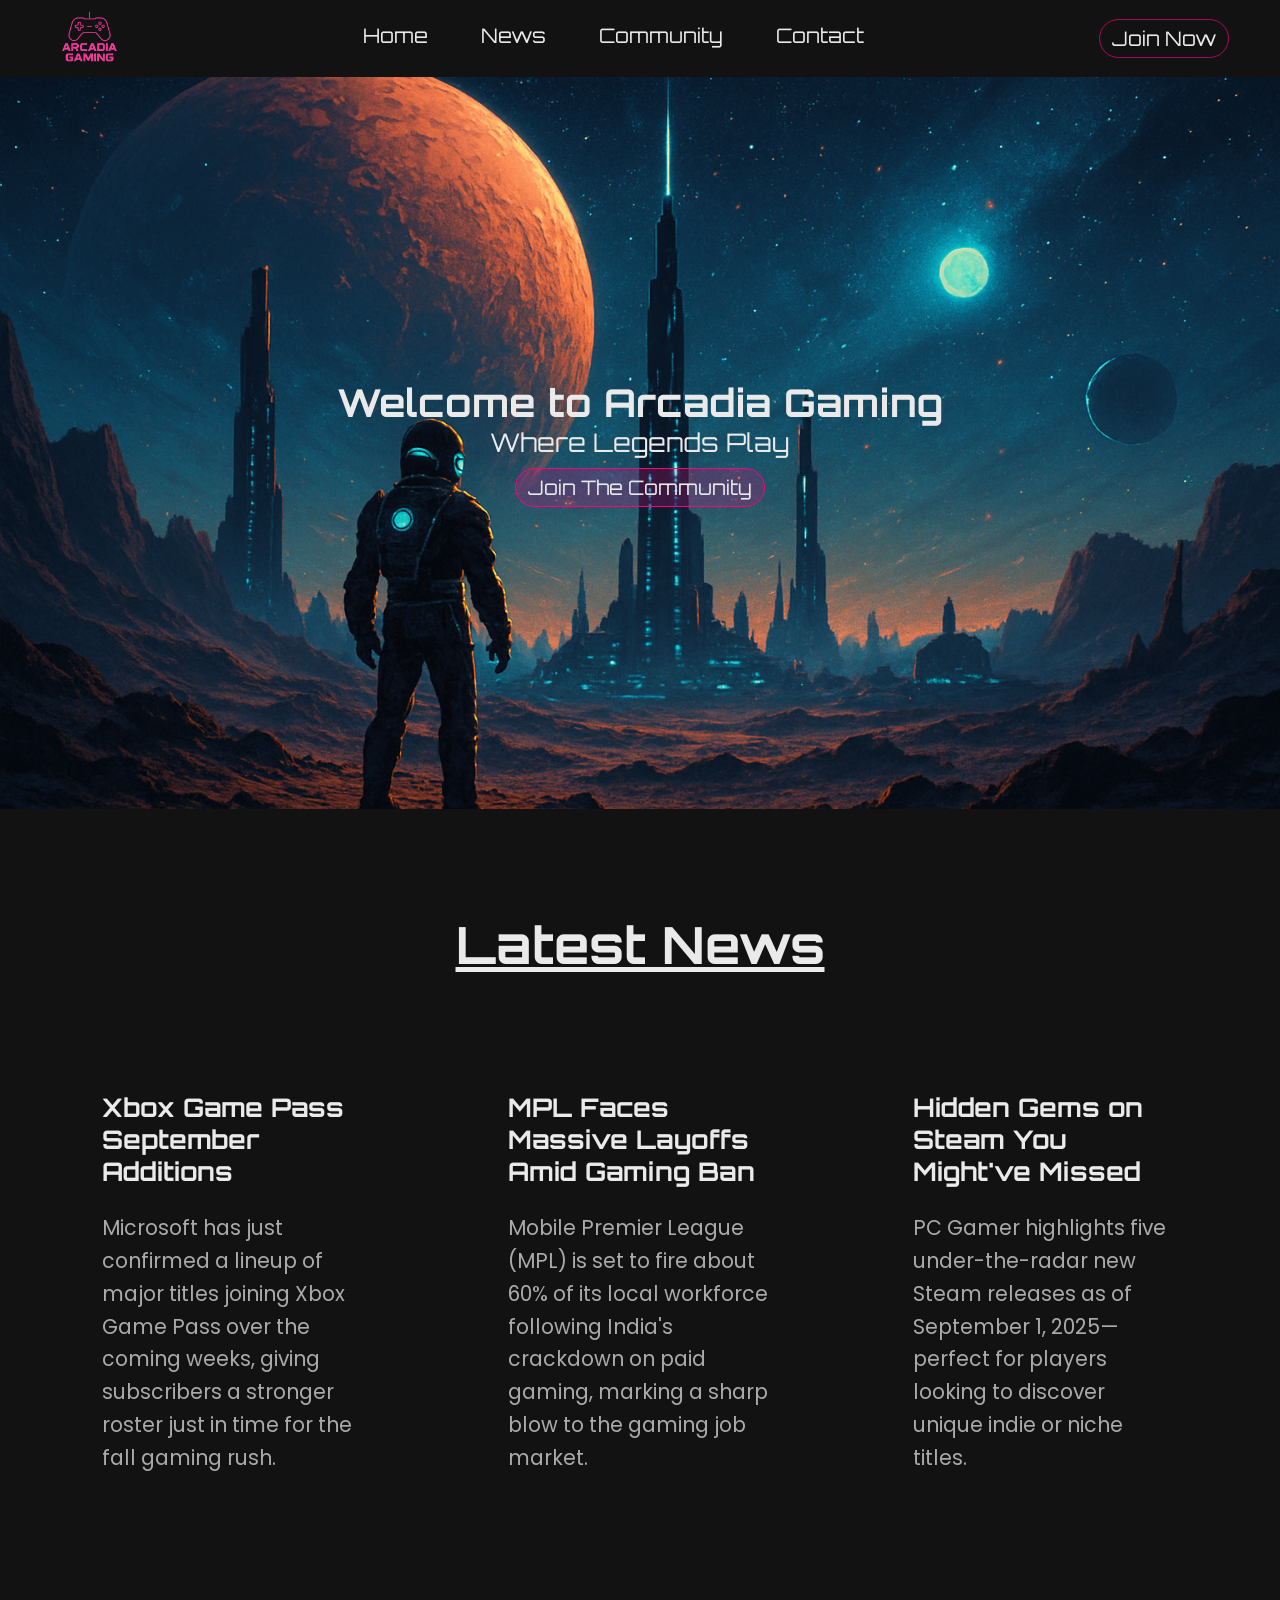
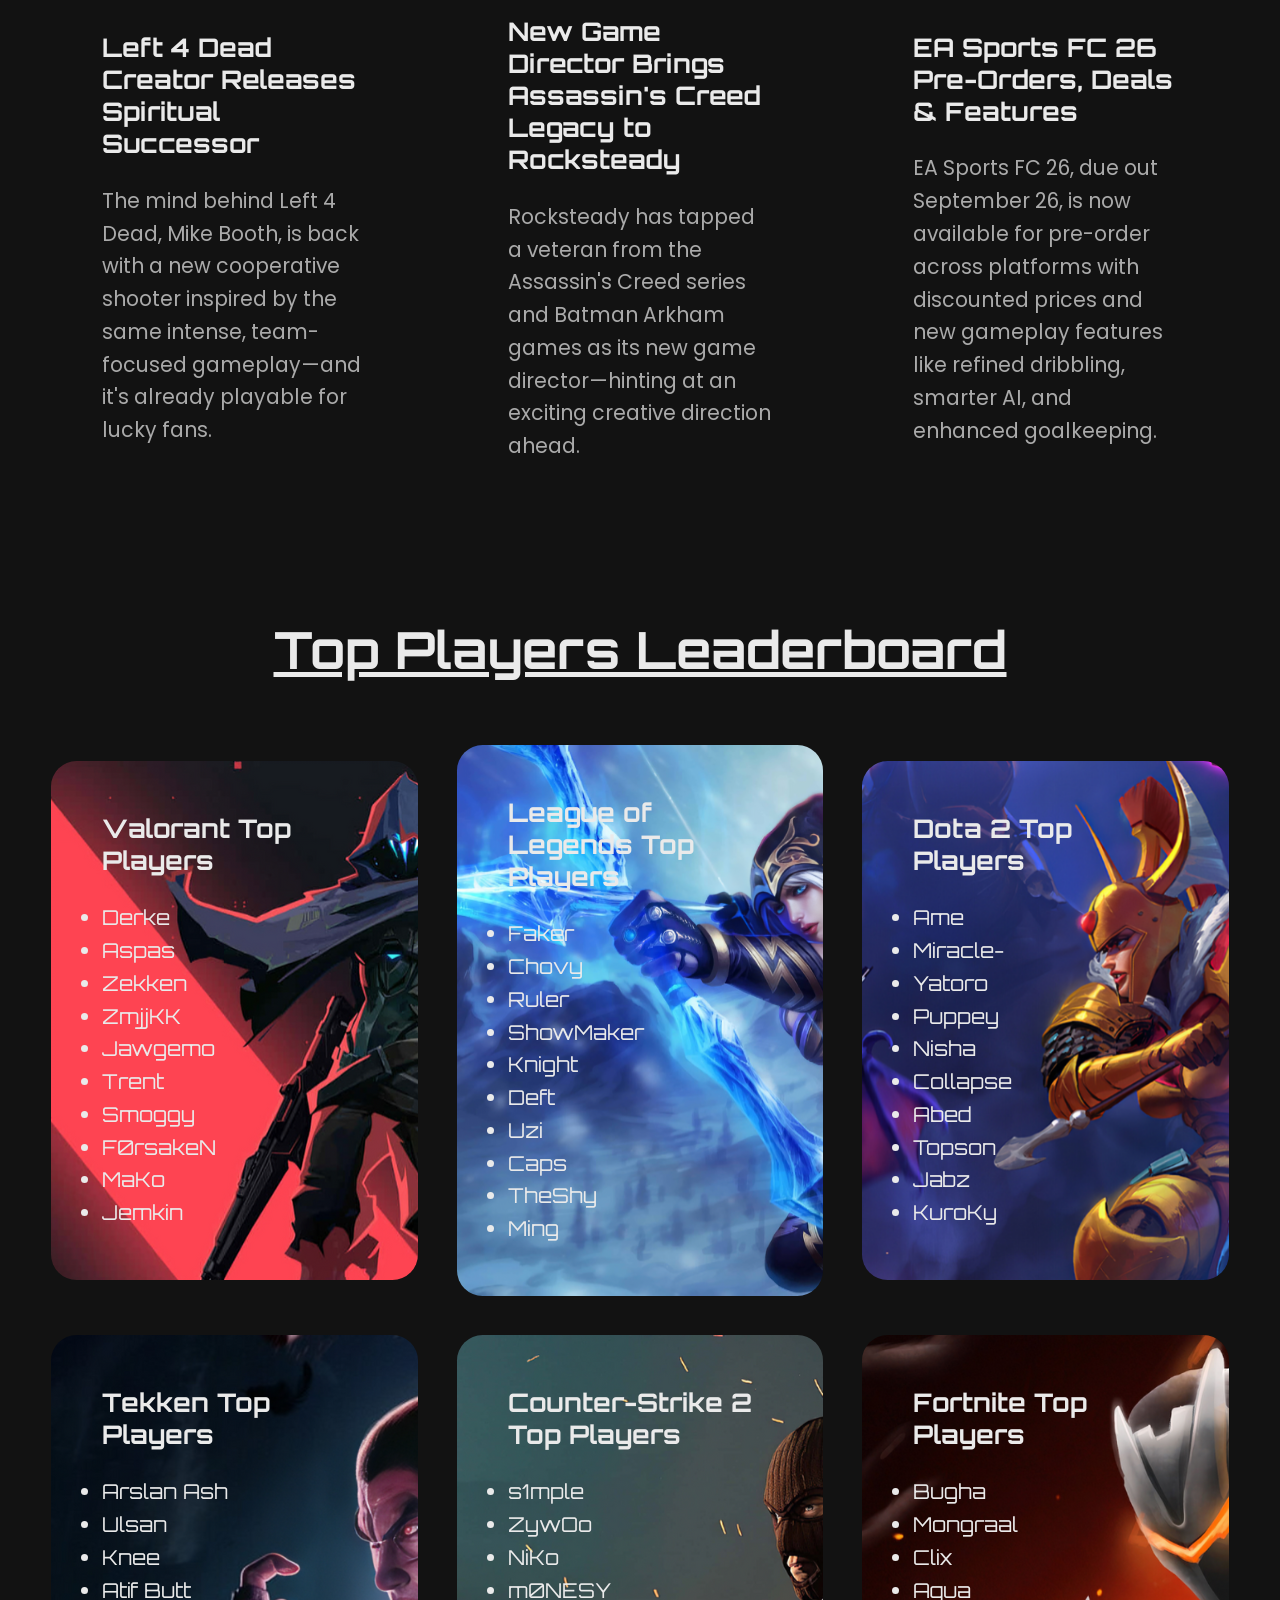
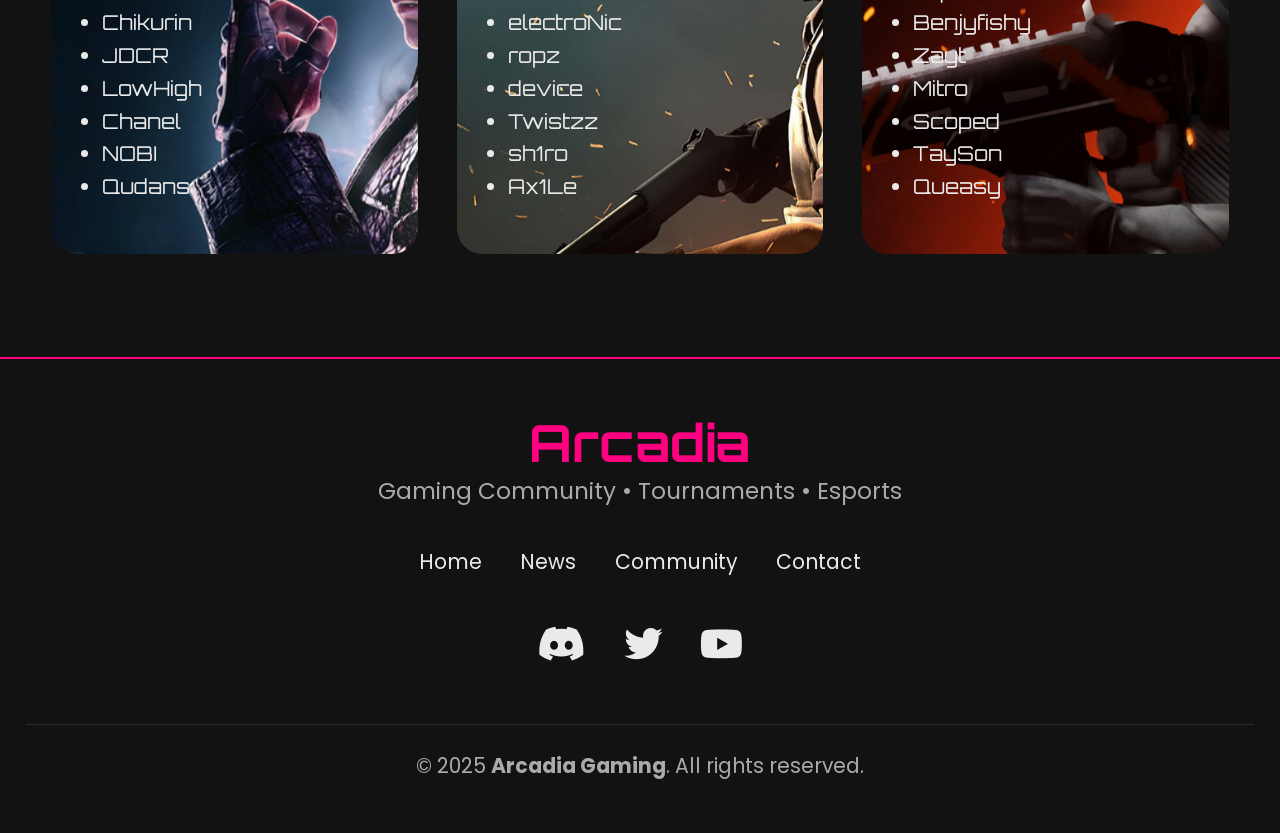
==== index.html @ f516f2bc "Demo website" ====
<!DOCTYPE html>
<html lang="en">

<head>
    <meta charset="UTF-8">
    <meta name="viewport" content="width=device-width, initial-scale=1.0, maximum-scale=1.0, user-scalable=no">
    <link rel="preconnect" href="https://fonts.googleapis.com">
    <link rel="stylesheet"
        href="https://fonts.googleapis.com/css2?family=Orbitron:wght@600;800&family=Poppins:wght@400;600&display=swap">
    <link rel="stylesheet" href="https://cdnjs.cloudflare.com/ajax/libs/font-awesome/6.5.0/css/all.min.css">
    <link rel="icon" type="image/png" href="img/Logo.png">
    <link rel="stylesheet" href="./index.css">
    <link rel="stylesheet" href="./global.css">
    <title>Arcadia Gaming</title>
</head>

<body>

    <!-- Navbar-->

    <nav class="navbar">
        <div class="logo">
            <a href="./index.html">
                <img src="./img/Logo.png" alt="Arcadia Gaming" class="logo-img">
            </a>
        </div>

        <ul class="list">
            <li><a href="#">Home</a></li>
            <li><a href="#">News</a></li>
            <li><a href="#">Community</a></li>
            <li><a href="#">Contact</a></li>
        </ul>

        <div class="btn">
            <a href="#">Join Now</a>
        </div>
    </nav>

    <section class="hero">
        <h1>Welcome to Arcadia Gaming</h1>
        <p> Where Legends Play</p>
        <div class="btn1">
            <a href="#">Join The Community</a>
        </div>
    </section>

    <!-- Lastest News-->

    <section class="latest">
        <h1>Latest News</h1>
        <div class="news-grid">
            <div class="news">
                <h2>Xbox Game Pass September Additions</h2>
                <p>Microsoft has just confirmed a lineup of major titles joining Xbox Game Pass over the coming weeks,
                    giving subscribers a stronger roster just in time for the fall gaming rush.</p>
            </div>

            <div class="news">
                <h2>MPL Faces Massive Layoffs Amid Gaming Ban</h2>
                <p>Mobile Premier League (MPL) is set to fire about 60% of its local workforce following India's
                    crackdown
                    on paid gaming, marking a sharp blow to the gaming job market.</p>
            </div>

            <div class="news">
                <h2>Hidden Gems on Steam You Might've Missed</h2>
                <p>PC Gamer highlights five under-the-radar new Steam releases as of September 1, 2025—perfect for
                    players looking to discover unique indie or niche titles.</p>
            </div>

            <div class="news">
                <h2>Left 4 Dead Creator Releases Spiritual Successor</h2>
                <p>The mind behind Left 4 Dead, Mike Booth, is back with a new cooperative shooter inspired by the same
                    intense, team-focused gameplay—and it's already playable for lucky fans.</p>
            </div>

            <div class="news">
                <h2>New Game Director Brings Assassin's Creed Legacy to Rocksteady</h2>
                <p>Rocksteady has tapped a veteran from the Assassin's Creed series and Batman Arkham games as its new
                    game director—hinting at an exciting creative direction ahead.</p>
            </div>

            <div class="news">
                <h2>EA Sports FC 26 Pre-Orders, Deals & Features</h2>
                <p>EA Sports FC 26, due out September 26, is now available for pre-order across platforms with
                    discounted
                    prices and new gameplay features like refined dribbling, smarter AI, and enhanced goalkeeping.</p>
            </div>
        </div>
    </section>

    <!-- Top Players -->

    <section class="top">
        <h1>Top Players Leaderboard</h1>
        <div class="top-grid">
            <div class="players" style="background: url('./img/ValBg.png') no-repeat;">
                <h2>Valorant Top Players</h2>
                <ul>
                    <li>Derke</li>
                    <li>Aspas</li>
                    <li>Zekken</li>
                    <li>ZmjjKK</li>
                    <li>Jawgemo</li>
                    <li>Trent</li>
                    <li>Smoggy</li>
                    <li>F0rsakeN</li>
                    <li>MaKo</li>
                    <li>Jemkin</li>
                </ul>
            </div>

            <div class="players" style="background: url('./img/Lolbg.png') no-repeat;">
                <h2>League of Legends Top Players</h2>
                <ul>
                    <li>Faker</li>
                    <li>Chovy</li>
                    <li>Ruler</li>
                    <li>ShowMaker</li>
                    <li>Knight</li>
                    <li>Deft</li>
                    <li>Uzi</li>
                    <li>Caps</li>
                    <li>TheShy</li>
                    <li>Ming</li>
                </ul>
            </div>

            <div class="players" style="background: url('./img/Dotabg.png') no-repeat center/cover;">
                <h2>Dota 2 Top Players</h2>
                <ul>
                    <li>Ame</li>
                    <li>Miracle-</li>
                    <li>Yatoro</li>
                    <li>Puppey</li>
                    <li>Nisha</li>
                    <li>Collapse</li>
                    <li>Abed</li>
                    <li>Topson</li>
                    <li>Jabz</li>
                    <li>KuroKy</li>
                </ul>
            </div>

            <div class="players" style="background: url('./img/TekkenBg.png') no-repeat;">
                <h2>Tekken Top Players</h2>
                <ul>
                    <li>Arslan Ash</li>
                    <li>Ulsan</li>
                    <li>Knee</li>
                    <li>Atif Butt</li>
                    <li>Chikurin</li>
                    <li>JDCR</li>
                    <li>LowHigh</li>
                    <li>Chanel</li>
                    <li>NOBI</li>
                    <li>Qudans</li>
                </ul>
            </div>

            <div class="players" style="background: url('./img/CsBg.png') no-repeat;">
                <h2>Counter-Strike 2 Top Players</h2>
                <ul>
                    <li>s1mple</li>
                    <li>ZywOo</li>
                    <li>NiKo</li>
                    <li>m0NESY</li>
                    <li>electroNic</li>
                    <li>ropz</li>
                    <li>device</li>
                    <li>Twistzz</li>
                    <li>sh1ro</li>
                    <li>Ax1Le</li>
                </ul>
            </div>

            <div class="players" style="background: url(./img/Fortbg.png) no-repeat;">
                <h2>Fortnite Top Players</h2>
                <ul>
                    <li>Bugha</li>
                    <li>Mongraal</li>
                    <li>Clix</li>
                    <li>Aqua</li>
                    <li>Benjyfishy</li>
                    <li>Zayt</li>
                    <li>Mitro</li>
                    <li>Scoped</li>
                    <li>TaySon</li>
                    <li>Queasy</li>
                </ul>
            </div>
        </div>
    </section>

    <!-- Footer -->
    <footer class="footer">
        <div class="footer-container">
            <div class="footer-brand">
                <h2>Arcadia</h2>
                <p>Gaming Community • Tournaments • Esports</p>
            </div>

            <div class="footer-links">
                <a href="#">Home</a>
                <a href="#">News</a>
                <a href="#">Community</a>
                <a href="#">Contact</a>
            </div>

            <div class="footer-socials">
                <a href="#" aria-label="Discord"><i class="fab fa-discord"></i></a>
                <a href="https://x.com/areeb20004" aria-label="Twitter"><i class="fab fa-twitter"></i></a>
                <a href="#" aria-label="YouTube"><i class="fab fa-youtube"></i></a>
            </div>
        </div>

        <div class="footer-bottom">
            <p>&copy; 2025 <b>Arcadia Gaming</b>. All rights reserved.</p>
        </div>
    </footer>


</body>

</html>
---- index.css ----
/* Hero Section */

.hero {
    display: flex;
    flex-direction: column;
    justify-content: center;
    align-items: center;
    height: 70vh;
    background: var(--color-bg);
    color: var(--color-text);
    font-family: var(--font-heading);
    text-align: center;
    padding: 2rem;
    background-image: url(./img/background.png);
    background-size: cover;
    background-position: center;
}

.hero img {
    max-width: 100%;
    height: auto;
}

.hero .btn1 a {
    margin-top: 10px;
    font-family: var(--font-heading);
    font-size: 20px;
    text-decoration: none;
    color: var(--color-text);
    display: inline-block;
    border: 1px solid rgb(255, 0, 128);
    background-color: rgba(255, 0, 128, 0.2);
    border-radius: 999px;
    padding: 6px 12px;
    cursor: pointer;
    transition: background 0.3s ease-in-out;
}

.hero .btn1 a:hover {
    background-color: rgba(255, 0, 128, 1);
    border: 1px solid rgb(167, 0, 83);
}

/* News Section */

.latest {
    grid-area: news;
    margin: 4rem 2rem;
}

.latest h1 {
    font-size: 2rem;
    margin-bottom: 2.5rem;
    text-decoration: underline;
    text-align: center;
    font-family: var(--font-heading);
    color: var(--color-text);
}

.news-grid {
    display: grid;
    grid-template-columns: repeat(auto-fill, minmax(350px, 1fr));
    gap: 1.5rem;
    justify-content: center;
}

.news {
    padding: 2rem;
    border-radius: 1rem;
    cursor: pointer;
    transition: all 0.3s ease-in-out;
    max-width: 390px;
    margin: auto;
}

.news:hover {
    box-shadow: 0 4px 12px var(--color-hover);
    transform: translateY(-10px);
}

.news h2 {
    font-family: var(--font-heading);
    color: var(--color-text);
    font-size: 1rem;
    margin-bottom: 1rem;
}

.news p {
    font-size: 0.8rem;
    line-height: 1.6;
    color: var(--color-text-muted);
    font-family: var(--font-body);
}

/* Top Player Section */

.top {
    grid-area: news;
    margin: 4rem 2rem;
}

.top h1 {
    font-size: 2rem;
    margin-bottom: 2.5rem;
    text-decoration: underline;
    text-align: center;
    font-family: var(--font-heading);
    color: var(--color-text);
}

.top-grid {
    display: grid;
    grid-template-columns: repeat(auto-fill, minmax(350px, 1fr));
    gap: 1.5rem;
    justify-content: center;
}

.players {
    padding: 2rem;
    border-radius: 1rem;
    cursor: pointer;
    transition: all 0.3s ease-in-out;
    max-width: 390px;
    margin: auto;
}


.players:hover {
    box-shadow: 0 4px 12px var(--color-hover);
    transform: translateY(-10px);
}

.players h2 {
    font-family: var(--font-heading);
    color: var(--color-text);
    font-size: 1rem;
    margin-bottom: 1rem;
}

.players ul {
    font-size: 0.8rem;
    line-height: 1.6;
    color: var(--color-text);
    font-family: var(--font-heading);
}
---- global.css ----
* {
  margin: 0;
  padding: 0;
}

html {
  box-sizing: border-box;
  font-size: 1.6rem;
  scroll-behavior: smooth;
  background-color: var(--color-bg);
}

:root {
  --color-bg: #121212;
  --color-primary: #8A2BE2;
  --color-secondary: #00FFFF;
  --color-text: #EAEAEA;
  --color-text-muted: #AAAAAA;
  --color-hover: #FF0080;

  /* Fonts */
  --font-heading: 'Orbitron', sans-serif;
  --font-body: 'Poppins', sans-serif;
}

img {
  width: 100%;
  height: 100%;
}

.navbar {
  display: flex;
  justify-content: space-between;
  align-items: center;
  background-color: var(--color-bg);
  color: var(--color-text);
  padding: 0 2rem;
  height: auto;
}

.navbar .logo a {
  display: flex;
  align-items: center;
  text-decoration: none;
}

.navbar .logo .logo-img {
  height: 3rem;
}

.navbar .list {
  font-family: var(--font-heading);
  font-size: 20px;
  list-style: none;
  display: flex;
  gap: 1.6rem;
}

.navbar .list li a {
  display: inline-block;
  height: 100%;
  text-decoration: none;
  color: var(--color-text);
  line-height: 2.5rem;
  padding: 0 6px;
  border-bottom: 4.9px solid transparent;
}

.navbar .list li a:hover {
  background: linear-gradient(to top, rgba(255, 0, 128, 0.2)0%, rgba(18, 18, 18, 1)100%);
  border-bottom: 4.9px solid rgba(255, 0, 128, 0.5);
}

.navbar .btn a {
  font-family: var(--font-heading);
  font-size: 20px;
  text-decoration: none;
  color: var(--color-text);
  display: inline-block;
  border: 1px solid rgb(172, 9, 90);
  border-radius: 999px;
  padding: 6px 12px;
  cursor: pointer;
  transition: background 0.3s ease-in-out;
}

.navbar .btn a:hover {
  background-color: rgba(255, 0, 128, 0.3);
}

@media (max-width: 768px) {
  .navbar {
    flex-direction: column;
    align-items: center;
    padding: 1rem;
  }

  .navbar .list {
    flex-wrap: wrap;
    justify-content: center;
    gap: 1rem;
    margin-top: 0.8rem;
    font-size: 16px;
  }

  .navbar .btn {
    margin-top: 0.8rem;
  }
}

@media (max-width: 480px) {
  .navbar .logo .logo-img {
    height: 2.5rem;
  }

  .navbar .list {
    font-size: 14px;
    gap: 0.6rem;
  }

  .navbar .btn a {
    font-size: 16px;
    padding: 4px 10px;
  }
}

/* Footer */
.footer {
  background: var(--color-bg);
  border-top: 2px solid var(--color-hover);
  padding: 2rem 1rem;
  font-family: var(--font-body);
  color: var(--color-text);
  text-align: center;
}

.footer-container {
  max-width: 900px;
  margin: auto;
  display: flex;
  flex-direction: column;
  gap: 1.5rem;
  align-items: center;
}

.footer-brand h2 {
  font-family: var(--font-heading);
  font-size: 2rem;
  color: var(--color-hover);
}

.footer-brand p {
  font-size: 0.9rem;
  color: var(--color-text-muted);
}

.footer-links {
  display: flex;
  flex-wrap: wrap;
  gap: 1.5rem;
  justify-content: center;
}

.footer-links a {
  color: var(--color-text);
  text-decoration: none;
  font-size: 0.8rem;
  transition: color 0.3s ease, text-shadow 0.3s ease;
}

.footer-links a:hover {
  color: var(--color-hover);
  text-shadow: 0 0 8px var(--color-hover);
}

.footer-socials {
  display: flex;
  gap: 1.5rem;
  justify-content: center;
}

.footer-socials a {
  color: var(--color-text);
  font-size: 1.5rem;
  transition: color 0.3s ease, text-shadow 0.3s ease;
}

/* Social hover colors */
.footer-socials a[aria-label="Discord"]:hover {
  color: #5865F2;
  text-shadow: 0 0 10px #5865F2;
}

.footer-socials a[aria-label="Twitter"]:hover {
  color: #1DA1F2;
  text-shadow: 0 0 10px #1DA1F2;
}

.footer-socials a[aria-label="YouTube"]:hover {
  color: #FF0000;
  text-shadow: 0 0 10px #FF0000;
}

.footer-bottom {
  border-top: 1px solid rgba(255, 255, 255, 0.1);
  margin-top: 2rem;
  padding-top: 1rem;
  font-size: 0.8rem;
  color: var(--color-text-muted);
}
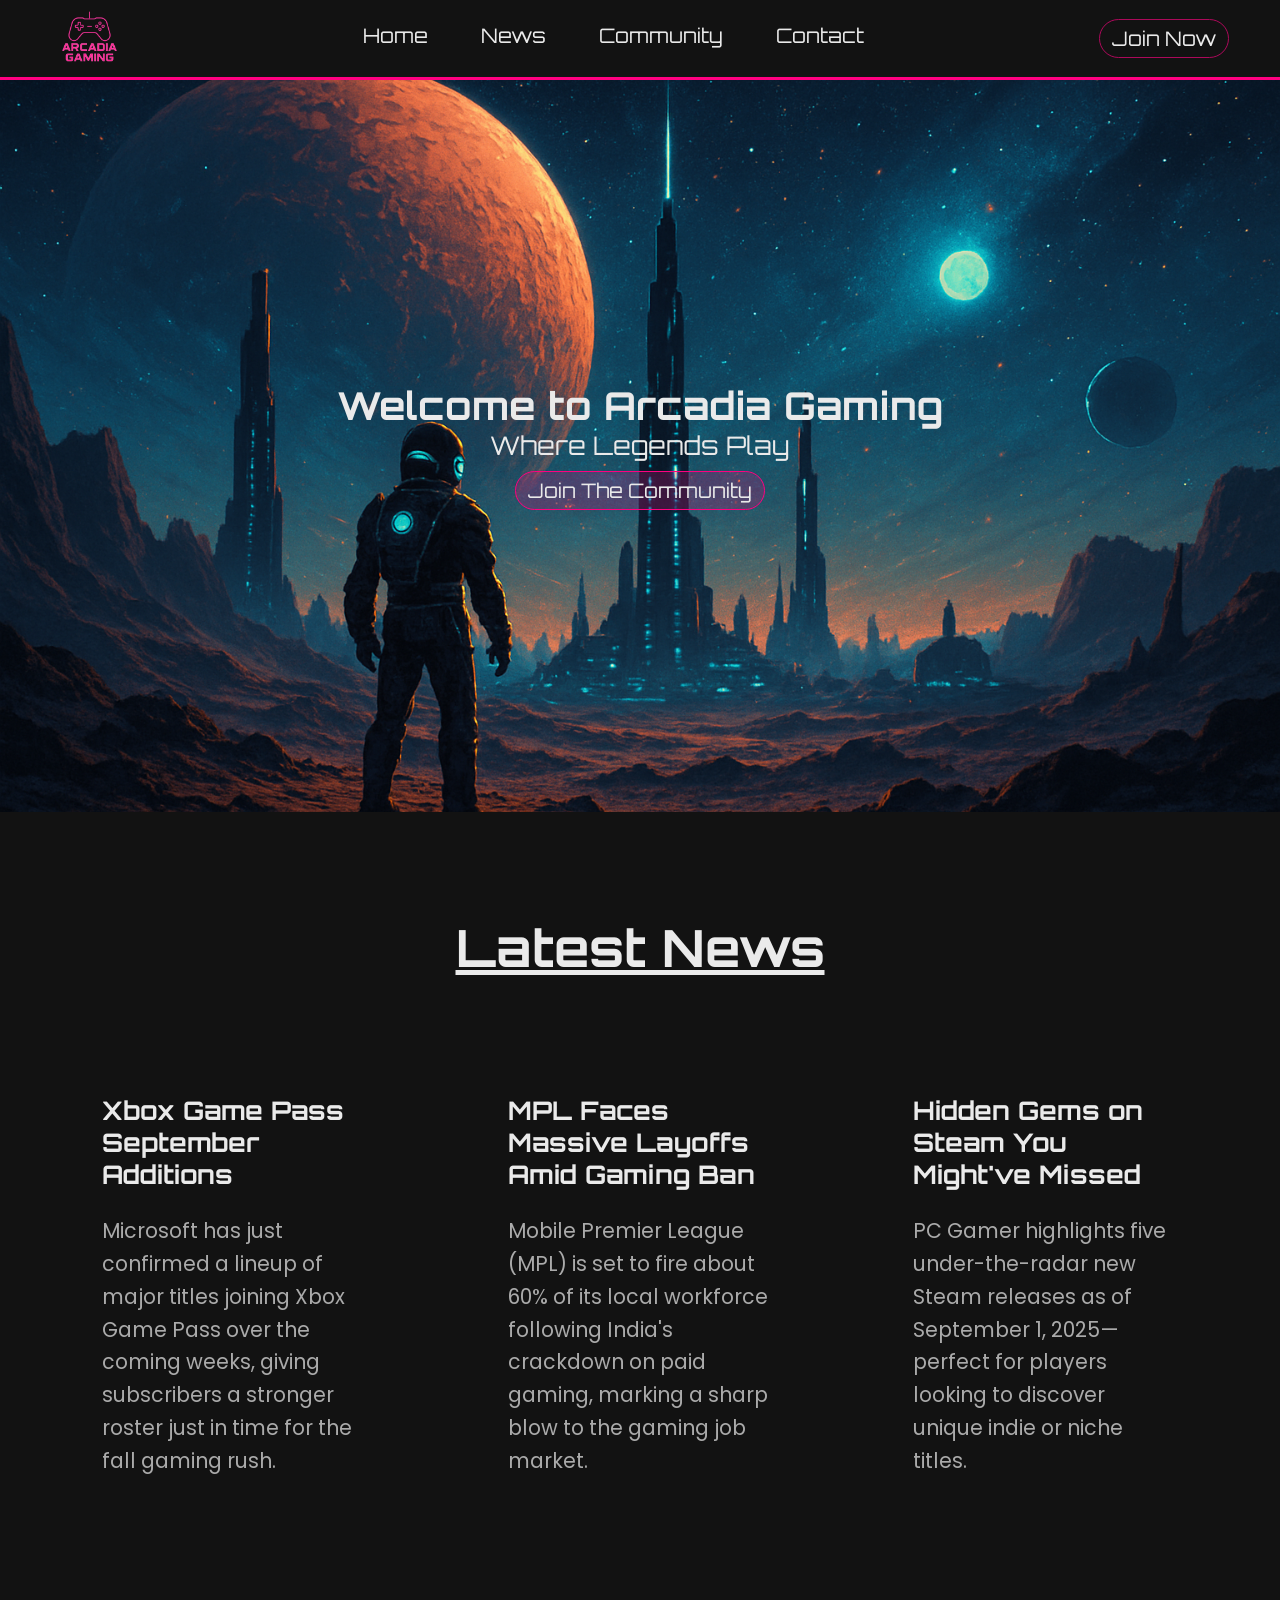
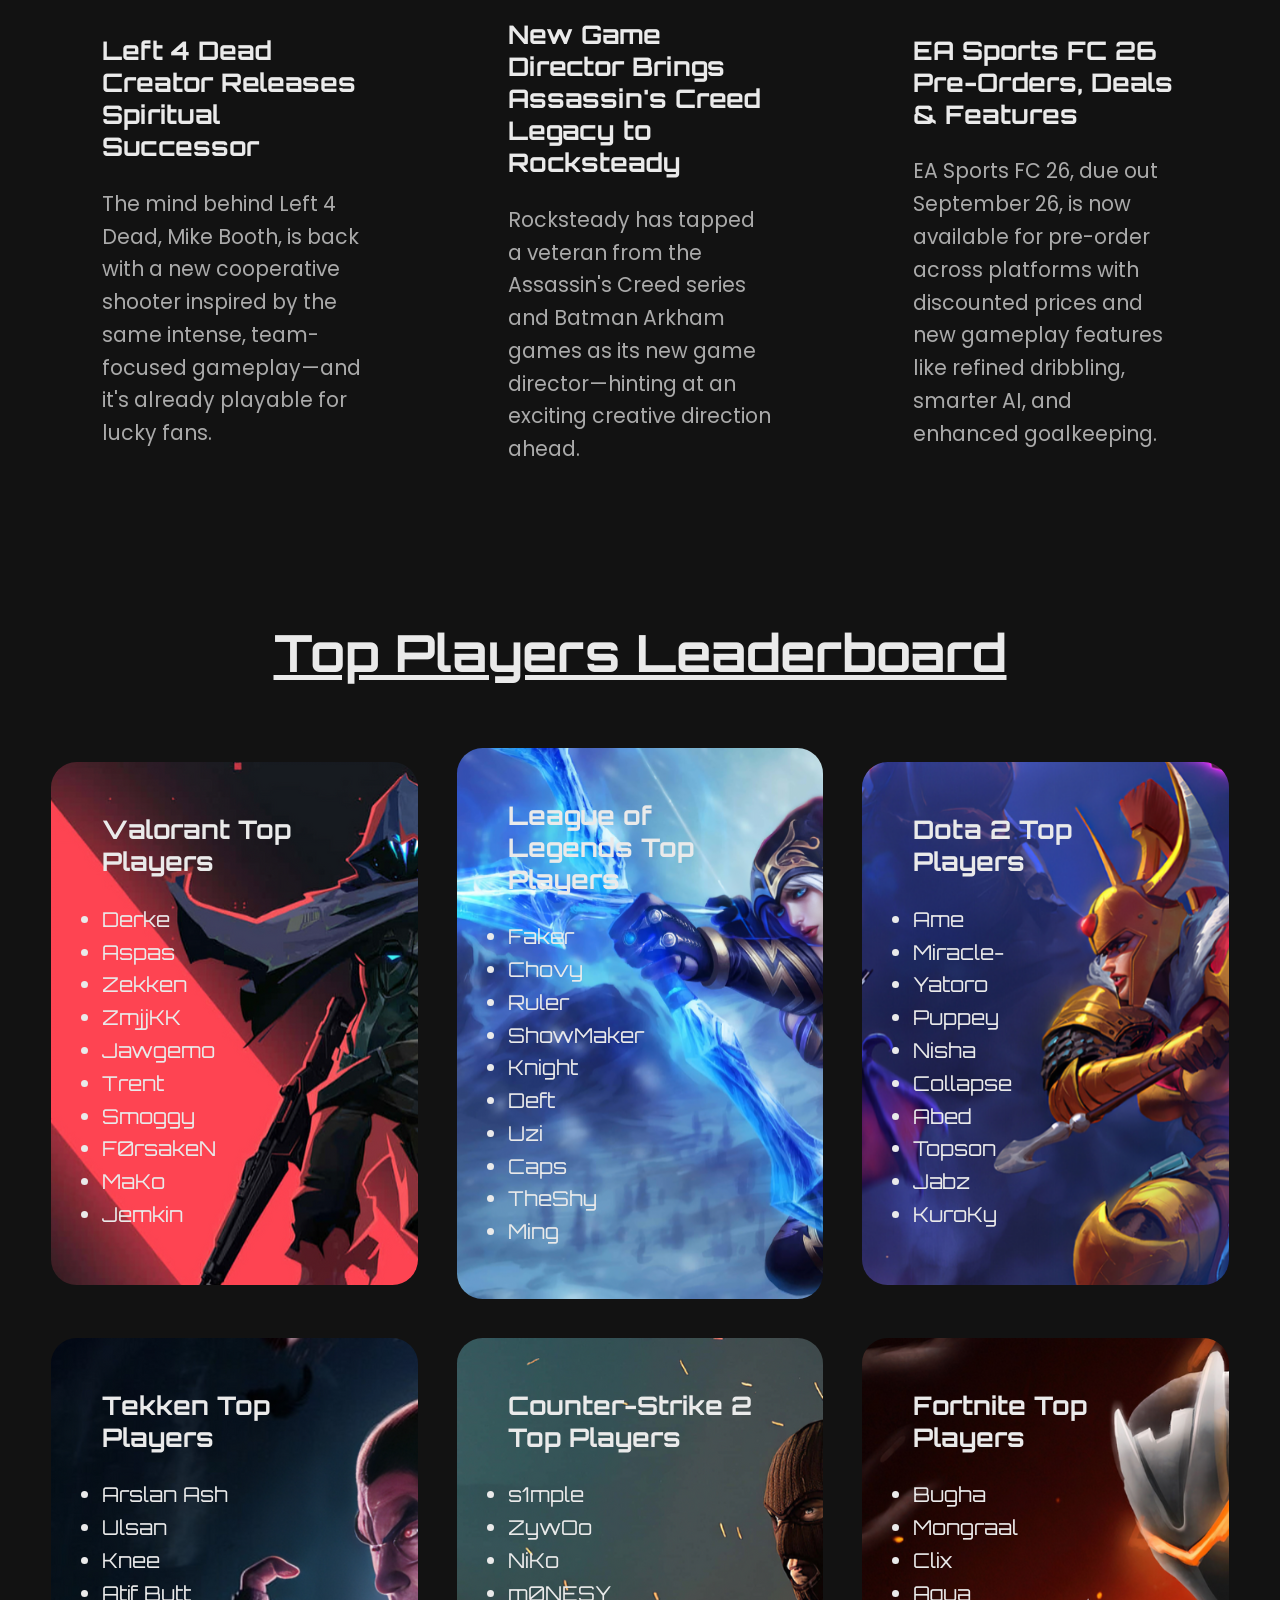
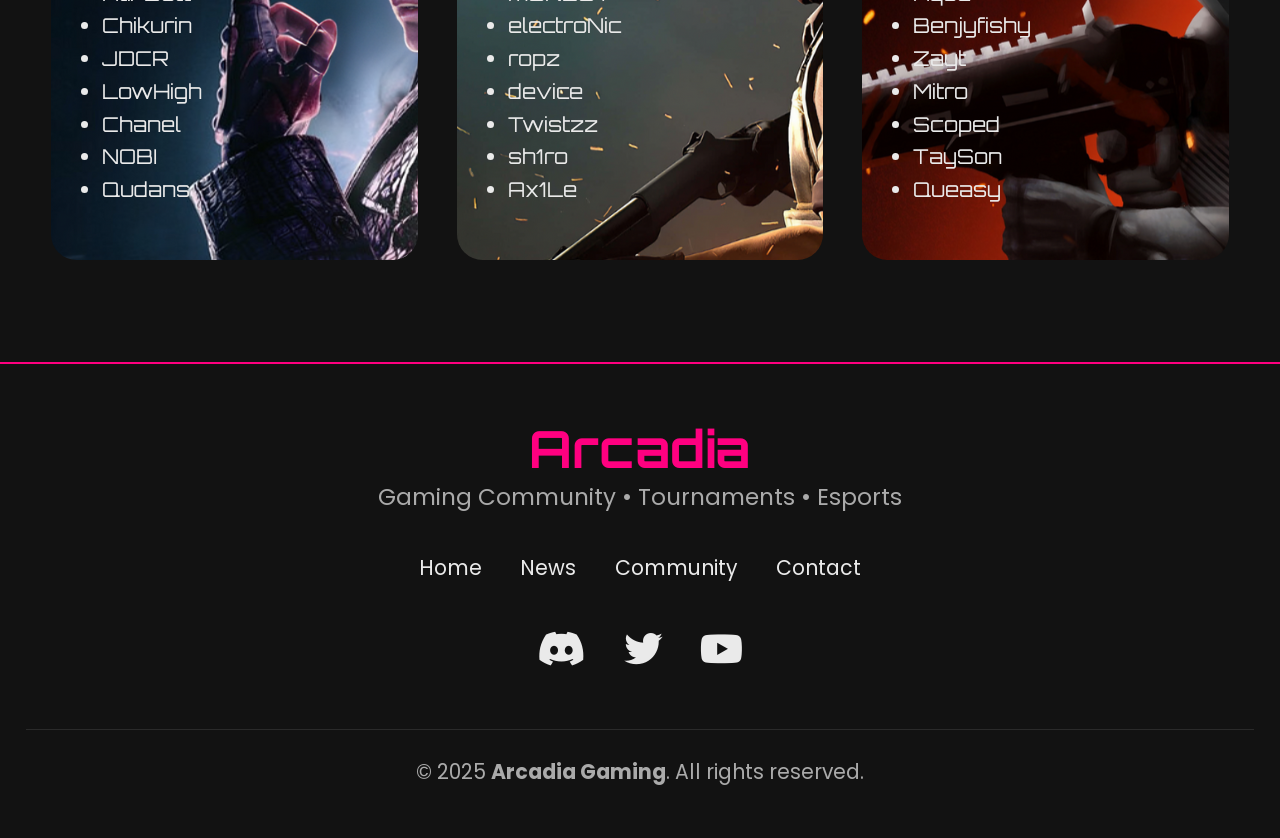
==== commit 1300a809: "Update" ====
--- a/index.html
+++ b/index.html
@@ -5,13 +5,12 @@
     <meta charset="UTF-8">
     <meta name="viewport" content="width=device-width, initial-scale=1.0, maximum-scale=1.0, user-scalable=no">
     <link rel="preconnect" href="https://fonts.googleapis.com">
-    <link rel="stylesheet"
-        href="https://fonts.googleapis.com/css2?family=Orbitron:wght@600;800&family=Poppins:wght@400;600&display=swap">
+    <link rel="stylesheet" href="https://fonts.googleapis.com/css2?family=Orbitron:wght@600;800&family=Poppins:wght@400;600&display=swap">
     <link rel="stylesheet" href="https://cdnjs.cloudflare.com/ajax/libs/font-awesome/6.5.0/css/all.min.css">
     <link rel="icon" type="image/png" href="img/Logo.png">
     <link rel="stylesheet" href="./index.css">
     <link rel="stylesheet" href="./global.css">
-    <title>Arcadia Gaming</title>
+    <title>Arcadia Gaming | Home</title>
 </head>
 
 <body>
@@ -26,8 +25,8 @@
         </div>
 
         <ul class="list">
-            <li><a href="#">Home</a></li>
-            <li><a href="#">News</a></li>
+            <li><a href="./index.html">Home</a></li>
+            <li><a href="./news.html">News</a></li>
             <li><a href="#">Community</a></li>
             <li><a href="#">Contact</a></li>
         </ul>
@@ -202,14 +201,14 @@
             </div>
 
             <div class="footer-links">
-                <a href="#">Home</a>
+                <a href="./index.html">Home</a>
                 <a href="#">News</a>
                 <a href="#">Community</a>
                 <a href="#">Contact</a>
             </div>
 
             <div class="footer-socials">
-                <a href="#" aria-label="Discord"><i class="fab fa-discord"></i></a>
+                <a href="https://discord.com/users/1326620790287892510" aria-label="Discord"><i class="fab fa-discord"></i></a>
                 <a href="https://x.com/areeb20004" aria-label="Twitter"><i class="fab fa-twitter"></i></a>
                 <a href="#" aria-label="YouTube"><i class="fab fa-youtube"></i></a>
             </div>
--- a/index.css
+++ b/index.css
@@ -122,12 +122,20 @@
     transition: all 0.3s ease-in-out;
     max-width: 390px;
     margin: auto;
+    background-size: cover;
+    background-position: center;
+    background-repeat: no-repeat;
+    /* Same sizes */
+    min-height: 420px;
+    display: flex;
+    flex-direction: column;
+    justify-content: flex-start;
 }
 
 
 .players:hover {
     box-shadow: 0 4px 12px var(--color-hover);
-    transform: translateY(-10px);
+    transform: scale(1.03);
 }
 
 .players h2 {
--- a/global.css
+++ b/global.css
@@ -36,6 +36,7 @@
   color: var(--color-text);
   padding: 0 2rem;
   height: auto;
+  border-bottom: 3px solid var(--color-hover);
 }
 
 .navbar .logo a {
@@ -57,19 +58,36 @@
 }
 
 .navbar .list li a {
+  position: relative;
   display: inline-block;
   height: 100%;
   text-decoration: none;
   color: var(--color-text);
-  line-height: 2.5rem;
+  line-height: 2.6rem;
   padding: 0 6px;
-  border-bottom: 4.9px solid transparent;
+  border-bottom: 4px solid transparent;
+  transition: border-bottom 0.3s ease-in-out;
+  z-index: 0;
+}
+
+.navbar .list li a::before {
+  content: "";
+  position: absolute;
+  inset: 0;
+  background: linear-gradient(to top, rgba(255, 0, 128, 0.2) 0%, rgba(18, 18, 18, 1) 100%);
+  opacity: 0;
+  transition: opacity 0.3s ease-in-out;
+  z-index: -1;
+}
+
+.navbar .list li a:hover::before {
+  opacity: 1;
 }
 
 .navbar .list li a:hover {
-  background: linear-gradient(to top, rgba(255, 0, 128, 0.2)0%, rgba(18, 18, 18, 1)100%);
-  border-bottom: 4.9px solid rgba(255, 0, 128, 0.5);
-}
+  border-bottom: 4.9px solid var(--color-hover);
+}
+
 
 .navbar .btn a {
   font-family: var(--font-heading);
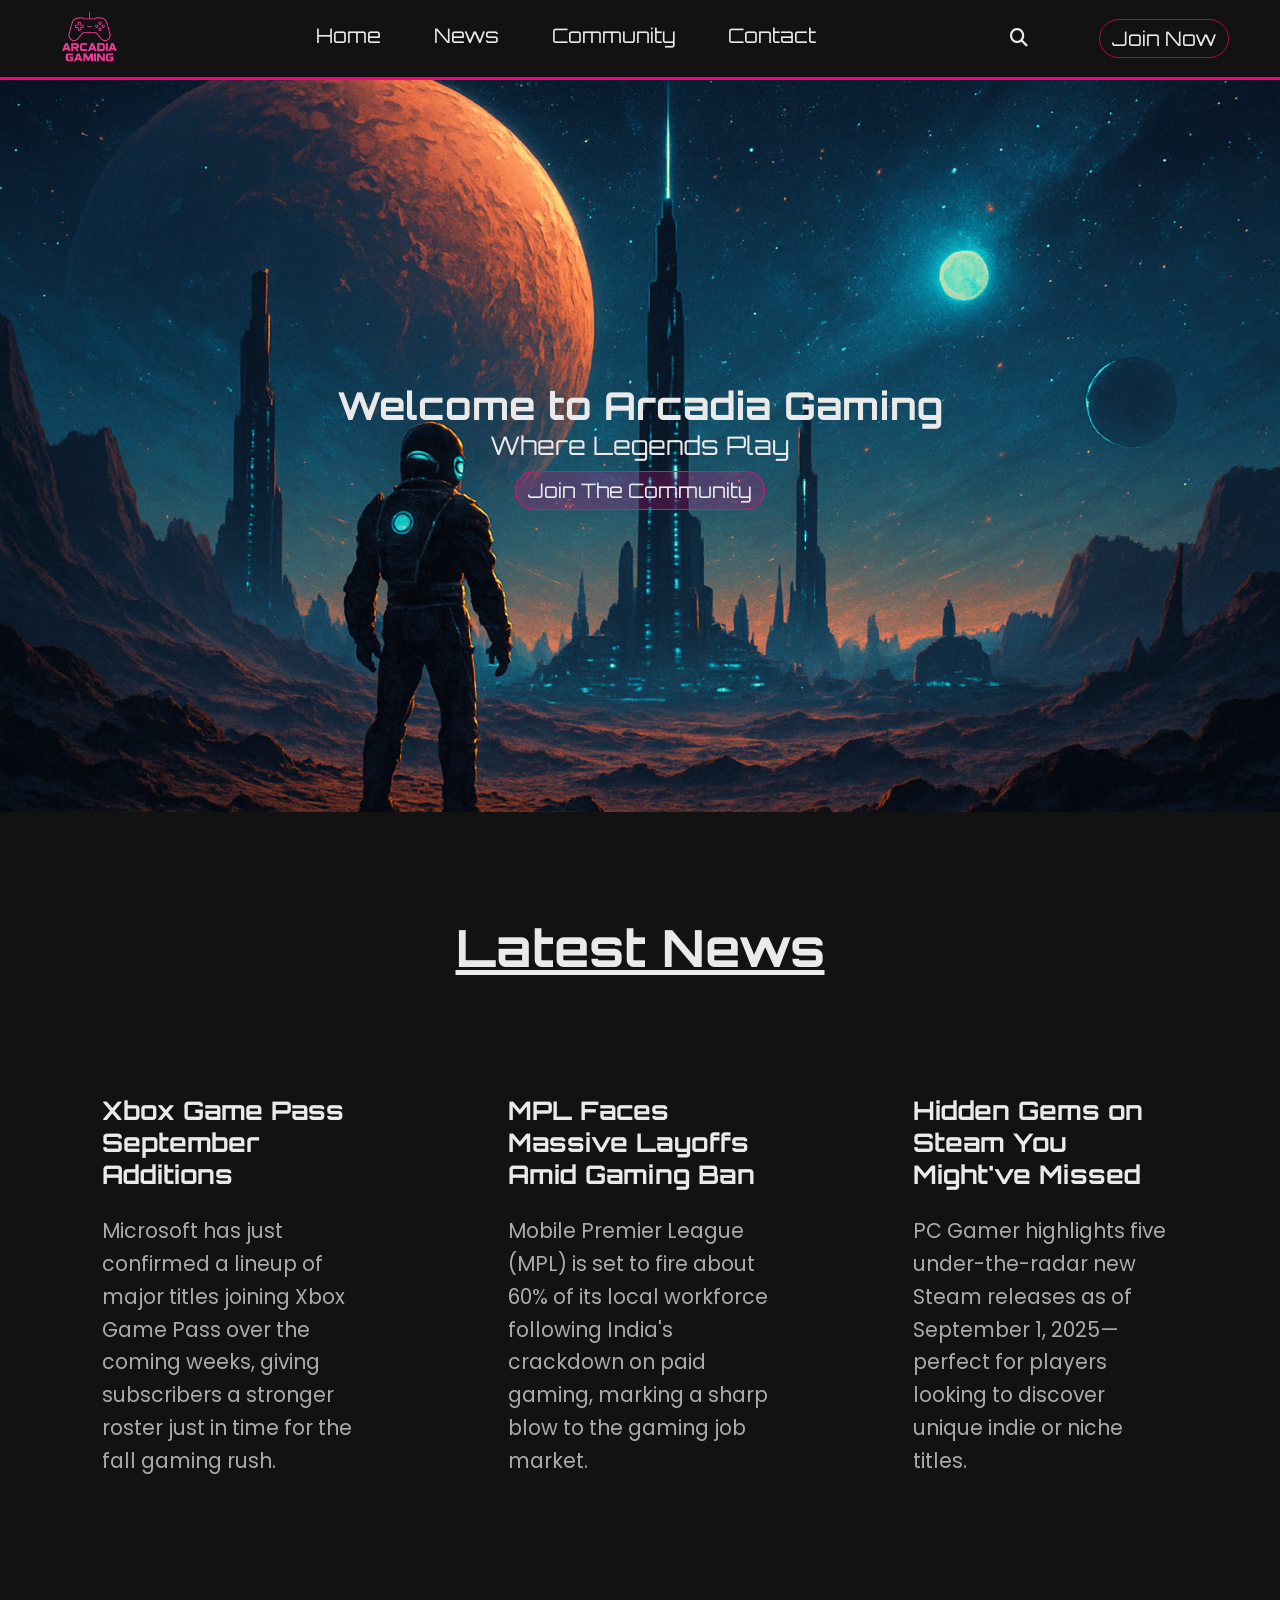
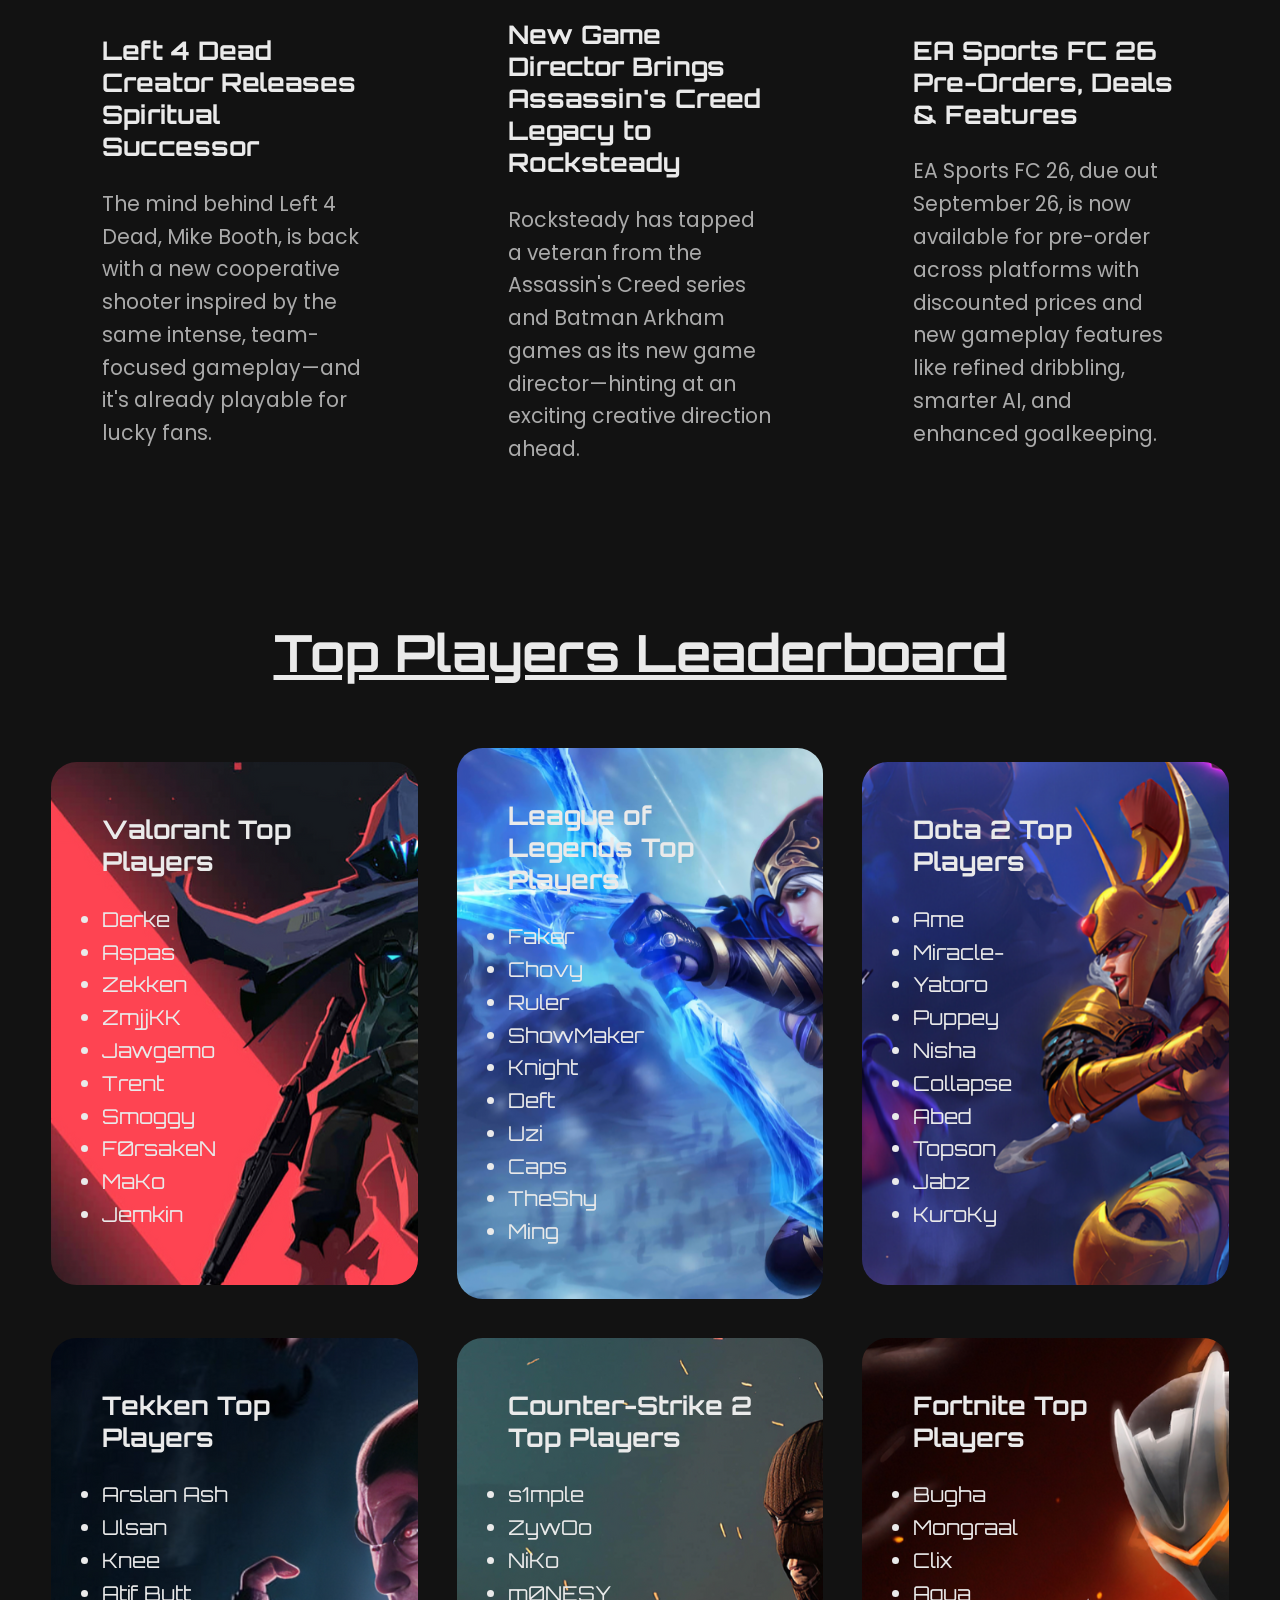
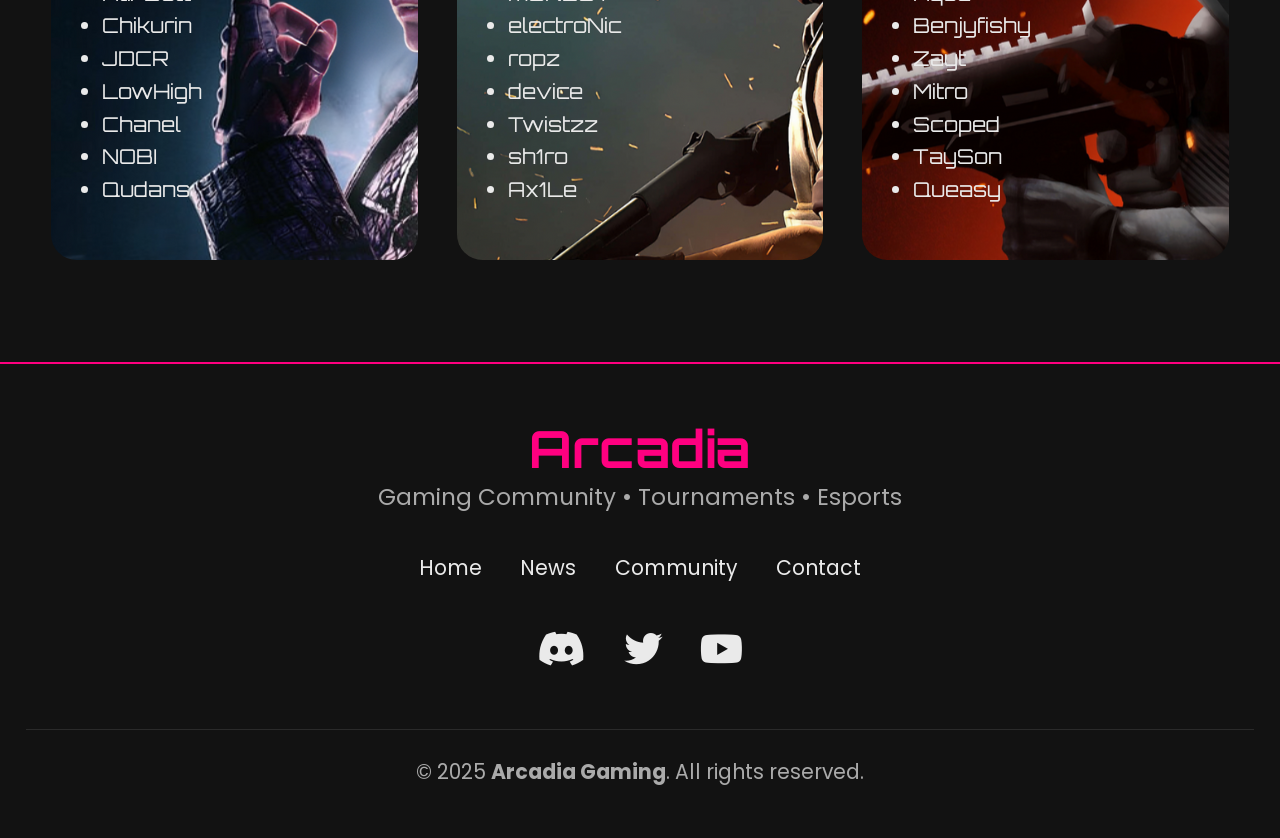
==== commit 2b8486d0: "Added search bar" ====
--- a/index.html
+++ b/index.html
@@ -5,7 +5,8 @@
     <meta charset="UTF-8">
     <meta name="viewport" content="width=device-width, initial-scale=1.0, maximum-scale=1.0, user-scalable=no">
     <link rel="preconnect" href="https://fonts.googleapis.com">
-    <link rel="stylesheet" href="https://fonts.googleapis.com/css2?family=Orbitron:wght@600;800&family=Poppins:wght@400;600&display=swap">
+    <link rel="stylesheet"
+        href="https://fonts.googleapis.com/css2?family=Orbitron:wght@600;800&family=Poppins:wght@400;600&display=swap">
     <link rel="stylesheet" href="https://cdnjs.cloudflare.com/ajax/libs/font-awesome/6.5.0/css/all.min.css">
     <link rel="icon" type="image/png" href="img/Logo.png">
     <link rel="stylesheet" href="./index.css">
@@ -26,13 +27,22 @@
 
         <ul class="list">
             <li><a href="./index.html">Home</a></li>
-            <li><a href="./news.html">News</a></li>
+            <li><a href="#">News</a></li>
             <li><a href="#">Community</a></li>
             <li><a href="#">Contact</a></li>
         </ul>
 
-        <div class="btn">
-            <a href="#">Join Now</a>
+        <div class="nav-actions">
+            <!-- 🔍 Search -->
+            <div class="search-container">
+                <i class="fa fa-search search-icon"></i>
+                <input type="text" placeholder="Search..." class="search-bar">
+            </div>
+
+            <!-- Join Now -->
+            <div class="btn">
+                <a href="#">Join Now</a>
+            </div>
         </div>
     </nav>
 
@@ -208,7 +218,8 @@
             </div>
 
             <div class="footer-socials">
-                <a href="https://discord.com/users/1326620790287892510" aria-label="Discord"><i class="fab fa-discord"></i></a>
+                <a href="https://discord.com/users/1326620790287892510" aria-label="Discord"><i
+                        class="fab fa-discord"></i></a>
                 <a href="https://x.com/areeb20004" aria-label="Twitter"><i class="fab fa-twitter"></i></a>
                 <a href="#" aria-label="YouTube"><i class="fab fa-youtube"></i></a>
             </div>
@@ -219,6 +230,7 @@
         </div>
     </footer>
 
+    <script src="./script.js"></script>
 
 </body>
 
--- a/index.css
+++ b/index.css
@@ -150,4 +150,5 @@
     line-height: 1.6;
     color: var(--color-text);
     font-family: var(--font-heading);
-}+}
+
--- a/global.css
+++ b/global.css
@@ -225,4 +225,51 @@
   padding-top: 1rem;
   font-size: 0.8rem;
   color: var(--color-text-muted);
+}
+
+/* Navbar Actions Container */
+.nav-actions {
+  display: flex;
+  align-items: center;
+  gap: 1.2rem;
+}
+
+/* Search Styling */
+.search-container {
+  position: relative;
+  display: flex;
+  align-items: center;
+}
+
+.search-icon {
+  color: var(--color-text);
+  cursor: pointer;
+  font-size: 18px;
+  padding: 6px;
+  border-radius: 50%;
+  transition: background 0.3s;
+}
+
+.search-icon:hover {
+  background: rgba(255, 255, 255, 0.1);
+}
+
+.search-bar {
+  width: 0;
+  opacity: 0;
+  padding: 6px 12px;
+  border-radius: 25px;
+  border: 1px solid var(--color-hover);
+  outline: none;
+  margin-left: 8px;
+  transition: all 0.4s ease;
+  font-size: 14px;
+  font-family: var(--font-body);
+  background: #1e1e1e;
+  color: var(--color-text);
+}
+
+.search-container.active .search-bar {
+  width: 180px;
+  opacity: 1;
 }
